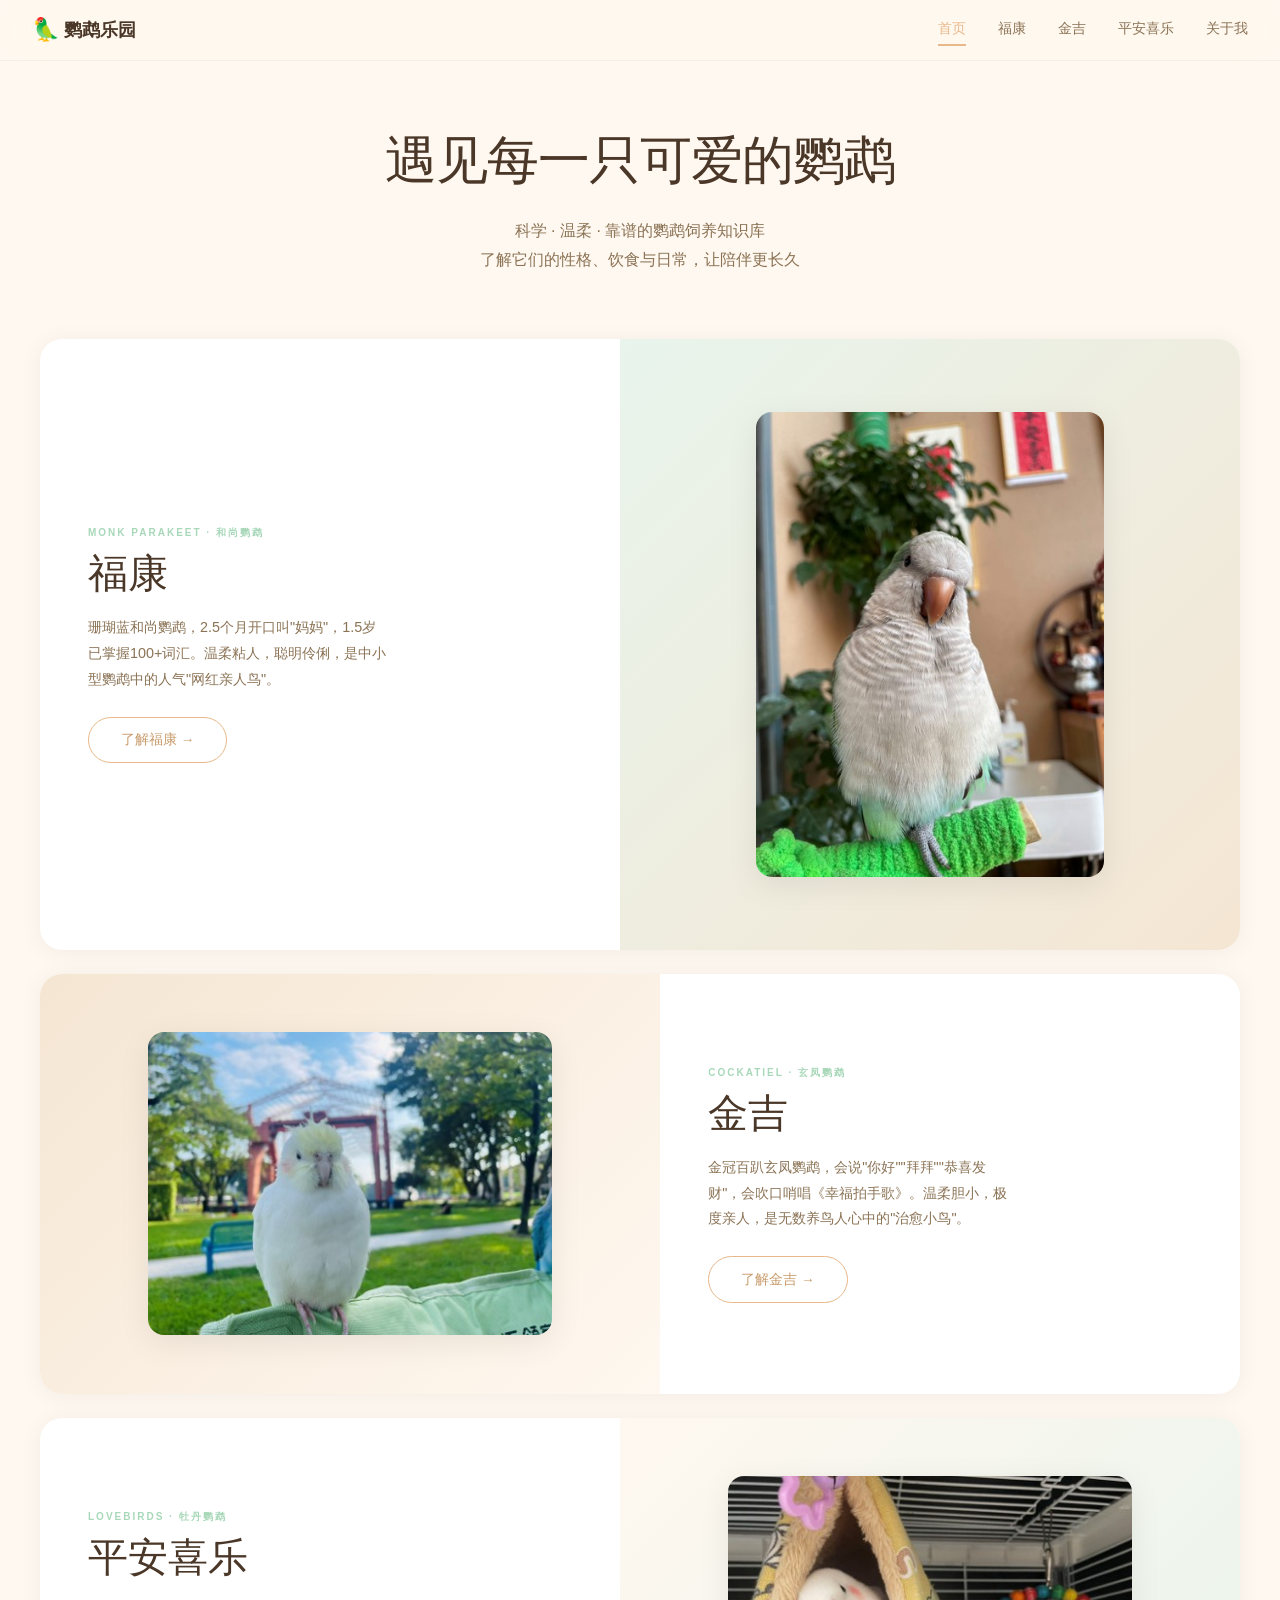
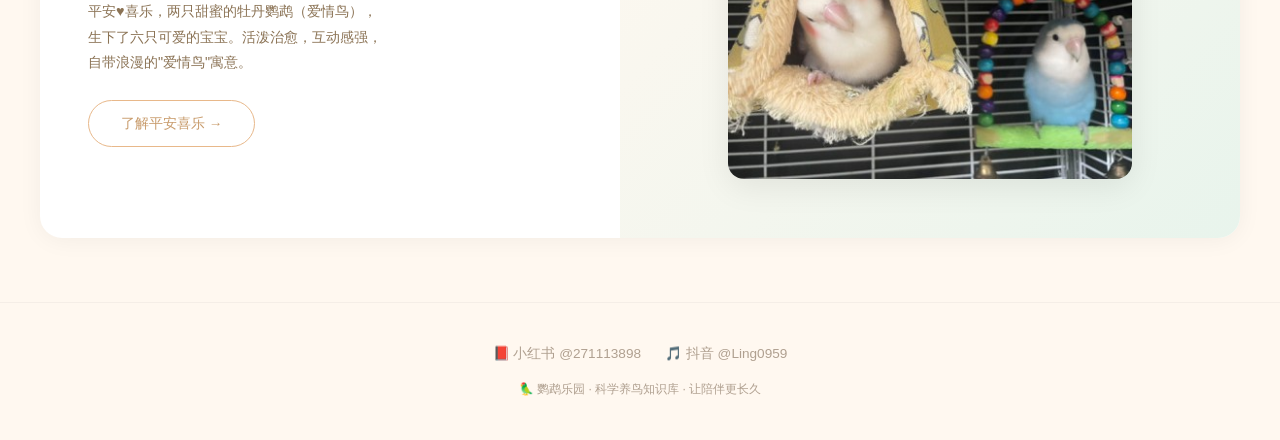
==== index.html @ 94b24479 "🦜 鹦鹉乐园 — 初始版本" ====
<!DOCTYPE html>
<html lang="zh-CN">
<head>
  <meta charset="UTF-8">
  <meta name="viewport" content="width=device-width, initial-scale=1.0">
  <title>鹦鹉乐园 — 遇见每一只可爱的鹦鹉</title>
  <meta name="description" content="鹦鹉乐园 — 科学、温柔、靠谱的鹦鹉饲养知识库。了解福康、金吉、平安喜乐的性格、饮食与日常。">
  <link rel="stylesheet" href="css/style.css">
</head>
<body>

  <!-- Navigation -->
  <nav class="nav">
    <a href="index.html" class="nav-logo">
      <span class="nav-logo-icon">🦜</span>
      <span>鹦鹉乐园</span>
    </a>
    <div class="nav-links">
      <a href="index.html" class="active">首页</a>
      <a href="fukang.html">福康</a>
      <a href="jinji.html">金吉</a>
      <a href="pinganxile.html">平安喜乐</a>
      <a href="about.html">关于我</a>
    </div>
    <button class="hamburger" aria-label="菜单">
      <span></span><span></span><span></span>
    </button>
  </nav>

  <!-- Mobile Menu -->
  <div class="mobile-menu">
    <a href="index.html" class="active">首页</a>
    <a href="fukang.html">福康</a>
    <a href="jinji.html">金吉</a>
    <a href="pinganxile.html">平安喜乐</a>
    <a href="about.html">关于我</a>
  </div>

  <!-- Hero Section -->
  <section class="hero fade-in">
    <h1>遇见每一只可爱的鹦鹉</h1>
    <p>科学 · 温柔 · 靠谱的鹦鹉饲养知识库<br>了解它们的性格、饮食与日常，让陪伴更长久</p>
  </section>

  <!-- 福康 Card -->
  <section class="parrot-card fade-in">
    <div class="parrot-card-info">
      <span class="section-label">Monk Parakeet · 和尚鹦鹉</span>
      <h2>福康</h2>
      <p>珊瑚蓝和尚鹦鹉，2.5个月开口叫"妈妈"，1.5岁已掌握100+词汇。温柔粘人，聪明伶俐，是中小型鹦鹉中的人气"网红亲人鸟"。</p>
      <a href="fukang.html" class="btn">了解福康 →</a>
    </div>
    <div class="parrot-card-image gradient-mint">
      <img src="images/fukang/福康照片2.jpg" alt="福康 — 珊瑚蓝和尚鹦鹉" loading="lazy">
    </div>
  </section>

  <!-- 金吉 Card -->
  <section class="parrot-card reverse fade-in">
    <div class="parrot-card-info">
      <span class="section-label">Cockatiel · 玄凤鹦鹉</span>
      <h2>金吉</h2>
      <p>金冠百趴玄凤鹦鹉，会说"你好""拜拜""恭喜发财"，会吹口哨唱《幸福拍手歌》。温柔胆小，极度亲人，是无数养鸟人心中的"治愈小鸟"。</p>
      <a href="jinji.html" class="btn">了解金吉 →</a>
    </div>
    <div class="parrot-card-image gradient-cream">
      <img src="images/jinji/金桔照片.jpg" alt="金吉 — 金冠百趴玄凤鹦鹉" loading="lazy">
    </div>
  </section>

  <!-- 平安喜乐 Card -->
  <section class="parrot-card fade-in">
    <div class="parrot-card-info">
      <span class="section-label">Lovebirds · 牡丹鹦鹉</span>
      <h2>平安喜乐</h2>
      <p>平安♥喜乐，两只甜蜜的牡丹鹦鹉（爱情鸟），生下了六只可爱的宝宝。活泼治愈，互动感强，自带浪漫的"爱情鸟"寓意。</p>
      <a href="pinganxile.html" class="btn">了解平安喜乐 →</a>
    </div>
    <div class="parrot-card-image gradient-warm">
      <img src="images/pinganxile/平安喜乐.jpg" alt="平安喜乐 — 牡丹鹦鹉" loading="lazy">
    </div>
  </section>

  <!-- Footer -->
  <footer class="footer fade-in">
    <div class="footer-social">
      <a href="https://www.xiaohongshu.com/user/profile/271113898" target="_blank" rel="noopener">📕 小红书 @271113898</a>
      <a href="https://www.douyin.com/user/Ling0959" target="_blank" rel="noopener">🎵 抖音 @Ling0959</a>
    </div>
    <div class="footer-copy">
      🦜 鹦鹉乐园 · 科学养鸟知识库 · 让陪伴更长久
    </div>
  </footer>

  <!-- Back to Top -->
  <button class="back-to-top" aria-label="返回顶部">↑</button>

  <script src="js/main.js"></script>
</body>
</html>
---- css/style.css ----
/* ============================================
   鹦鹉乐园 — Parrot Paradise
   Modern Minimal Warm Design System
   ============================================ */

/* --- CSS Custom Properties --- */
:root {
  /* Warm Color Palette */
  --cream-white: #FFF8F0;
  --cream: #F5E6D3;
  --warm-apricot: #E8B88A;
  --mint-green: #A8D8B9;
  --wood-brown: #8B7355;
  --deep-brown: #4A3728;

  /* Functional Colors */
  --text-primary: #4A3728;
  --text-secondary: #8B7355;
  --text-muted: #B0A090;
  --bg-primary: #FFF8F0;
  --bg-card: #FFFFFF;
  --border-subtle: rgba(0, 0, 0, 0.04);
  --border-medium: rgba(0, 0, 0, 0.08);
  --shadow-card: 0 2px 24px rgba(0, 0, 0, 0.05);
  --shadow-hover: 0 8px 40px rgba(0, 0, 0, 0.08);

  /* Typography */
  --font-display: 'Georgia', 'Noto Serif SC', serif;
  --font-body: -apple-system, BlinkMacSystemFont, 'Segoe UI', 'PingFang SC', 'Microsoft YaHei', sans-serif;
  --font-mono: 'SF Mono', 'Cascadia Code', monospace;

  /* Spacing */
  --space-xs: 4px;
  --space-sm: 8px;
  --space-md: 16px;
  --space-lg: 24px;
  --space-xl: 32px;
  --space-2xl: 48px;
  --space-3xl: 64px;

  /* Border Radius */
  --radius-sm: 8px;
  --radius-md: 16px;
  --radius-lg: 22px;
  --radius-xl: 28px;
  --radius-full: 9999px;

  /* Transitions */
  --ease-out-expo: cubic-bezier(0.19, 1, 0.22, 1);
  --ease-out-quint: cubic-bezier(0.22, 1, 0.36, 1);
  --duration-fast: 0.2s;
  --duration-normal: 0.4s;
  --duration-slow: 0.6s;

  /* Z-index layers */
  --z-nav: 100;
  --z-overlay: 200;
  --z-modal: 300;
}

/* --- Reset & Base --- */
*, *::before, *::after {
  box-sizing: border-box;
  margin: 0;
  padding: 0;
}

html {
  scroll-behavior: smooth;
  -webkit-font-smoothing: antialiased;
  -moz-osx-font-smoothing: grayscale;
}

body {
  font-family: var(--font-body);
  font-size: 16px;
  line-height: 1.6;
  color: var(--text-primary);
  background-color: var(--bg-primary);
  overflow-x: hidden;
}

img {
  display: block;
  max-width: 100%;
  height: auto;
}

a {
  color: inherit;
  text-decoration: none;
  transition: color var(--duration-fast) var(--ease-out-expo);
}

ul {
  list-style: none;
}

/* --- Typography --- */
h1, h2, h3, h4 {
  font-family: var(--font-display);
  font-weight: 400;
  line-height: 1.25;
  color: var(--text-primary);
}

h1 { font-size: clamp(2rem, 5vw, 3.25rem); letter-spacing: -0.02em; }
h2 { font-size: clamp(1.5rem, 3.5vw, 2.5rem); }
h3 { font-size: clamp(1.15rem, 2vw, 1.5rem); }
h4 { font-size: 1.1rem; }

p {
  color: var(--text-secondary);
  line-height: 1.8;
}

.section-label {
  font-size: 0.625rem;
  text-transform: uppercase;
  letter-spacing: 0.2em;
  color: var(--mint-green);
  font-weight: 700;
  font-family: var(--font-body);
}

/* --- Navigation --- */
.nav {
  position: fixed;
  top: 0;
  left: 0;
  right: 0;
  z-index: var(--z-nav);
  padding: 0.75rem var(--space-xl);
  background: rgba(255, 248, 240, 0.75);
  backdrop-filter: blur(20px) saturate(180%);
  -webkit-backdrop-filter: blur(20px) saturate(180%);
  border-bottom: 1px solid var(--border-subtle);
  display: flex;
  align-items: center;
  justify-content: space-between;
  transition: background var(--duration-normal) var(--ease-out-expo);
}

.nav.scrolled {
  background: rgba(255, 248, 240, 0.92);
  box-shadow: 0 1px 16px rgba(0, 0, 0, 0.04);
}

.nav-logo {
  font-family: var(--font-display);
  font-weight: 700;
  font-size: 1.1rem;
  color: var(--deep-brown);
  display: flex;
  align-items: center;
  gap: var(--space-xs);
}

.nav-logo-icon {
  font-size: 1.4rem;
}

.nav-links {
  display: flex;
  gap: var(--space-xl);
  align-items: center;
}

.nav-links a {
  font-size: 0.85rem;
  color: var(--text-secondary);
  padding: var(--space-xs) 0;
  border-bottom: 2px solid transparent;
  transition: all var(--duration-fast) var(--ease-out-expo);
}

.nav-links a:hover,
.nav-links a.active {
  color: var(--warm-apricot);
  border-bottom-color: var(--warm-apricot);
}

/* Hamburger Menu Button */
.hamburger {
  display: none;
  flex-direction: column;
  gap: 5px;
  cursor: pointer;
  padding: var(--space-sm);
  background: none;
  border: none;
  z-index: calc(var(--z-nav) + 1);
}

.hamburger span {
  display: block;
  width: 24px;
  height: 2px;
  background: var(--deep-brown);
  border-radius: 1px;
  transition: all var(--duration-fast) var(--ease-out-expo);
}

.hamburger.active span:nth-child(1) {
  transform: rotate(45deg) translate(5px, 5px);
}

.hamburger.active span:nth-child(2) {
  opacity: 0;
}

.hamburger.active span:nth-child(3) {
  transform: rotate(-45deg) translate(5px, -5px);
}

/* Mobile Menu */
.mobile-menu {
  display: none;
  position: fixed;
  top: 0;
  left: 0;
  right: 0;
  bottom: 0;
  background: rgba(255, 248, 240, 0.97);
  backdrop-filter: blur(20px);
  -webkit-backdrop-filter: blur(20px);
  z-index: var(--z-overlay);
  flex-direction: column;
  align-items: center;
  justify-content: center;
  gap: var(--space-xl);
  opacity: 0;
  pointer-events: none;
  transition: opacity var(--duration-normal) var(--ease-out-expo);
}

.mobile-menu.active {
  opacity: 1;
  pointer-events: auto;
}

.mobile-menu a {
  font-size: 1.5rem;
  font-family: var(--font-display);
  color: var(--deep-brown);
  transition: color var(--duration-fast) var(--ease-out-expo);
}

.mobile-menu a:hover,
.mobile-menu a.active {
  color: var(--warm-apricot);
}

/* --- Hero Section --- */
.hero {
  padding: 8rem var(--space-xl) 4rem;
  text-align: center;
  max-width: 640px;
  margin: 0 auto;
}

.hero p {
  font-size: 1rem;
  color: var(--text-secondary);
  margin-top: var(--space-lg);
}

/* --- Parrot Card --- */
.parrot-card {
  margin: 0 auto var(--space-lg);
  max-width: 1200px;
  border-radius: var(--radius-lg);
  overflow: hidden;
  background: var(--bg-card);
  box-shadow: var(--shadow-card);
  display: flex;
  align-items: stretch;
  min-height: 420px;
  transition: box-shadow var(--duration-normal) var(--ease-out-expo),
              transform var(--duration-normal) var(--ease-out-expo);
}

.parrot-card:hover {
  box-shadow: var(--shadow-hover);
  transform: translateY(-2px);
}

.parrot-card.reverse {
  flex-direction: row-reverse;
}

.parrot-card-info {
  flex: 1;
  padding: 3.5rem 3rem;
  display: flex;
  flex-direction: column;
  justify-content: center;
}

.parrot-card-info h2 {
  margin: var(--space-sm) 0 var(--space-md);
}

.parrot-card-info p {
  font-size: 0.9rem;
  max-width: 300px;
}

.parrot-card-image {
  flex: 1.15;
  display: flex;
  align-items: center;
  justify-content: center;
  overflow: hidden;
  padding: var(--space-xl);
}

.parrot-card-image img {
  max-width: 85%;
  max-height: 85%;
  object-fit: contain;
  border-radius: var(--radius-md);
  box-shadow: 0 8px 32px rgba(0, 0, 0, 0.08);
  transition: transform var(--duration-slow) var(--ease-out-expo);
}

.parrot-card:hover .parrot-card-image img {
  transform: scale(1.03);
}

/* Gradients for card image areas */
.gradient-mint { background: linear-gradient(135deg, #E8F4EC 0%, #F5E6D3 100%); }
.gradient-cream { background: linear-gradient(135deg, #F5E6D3 0%, #FFF8F0 100%); }
.gradient-warm { background: linear-gradient(135deg, #FFF8F0 0%, #E8F4EC 100%); }

/* --- Buttons --- */
.btn {
  display: inline-block;
  padding: 0.7rem 2rem;
  border-radius: var(--radius-full);
  border: 1.5px solid var(--warm-apricot);
  color: #C89B6B;
  font-size: 0.85rem;
  font-weight: 500;
  cursor: pointer;
  transition: all var(--duration-fast) var(--ease-out-expo);
  background: transparent;
  font-family: var(--font-body);
  margin-top: var(--space-lg);
  align-self: flex-start;
}

.btn:hover {
  background: var(--warm-apricot);
  color: #fff;
  transform: translateY(-1px);
  box-shadow: 0 4px 16px rgba(232, 184, 138, 0.3);
}

.btn-primary {
  background: var(--warm-apricot);
  color: #fff;
  border-color: var(--warm-apricot);
}

/* --- Footer --- */
.footer {
  padding: 2.5rem var(--space-xl);
  text-align: center;
  border-top: 1px solid var(--border-subtle);
  margin-top: var(--space-3xl);
}

.footer-social {
  display: flex;
  justify-content: center;
  gap: var(--space-lg);
  margin-bottom: var(--space-md);
}

.footer-social a {
  color: var(--text-muted);
  font-size: 0.85rem;
  transition: color var(--duration-fast) var(--ease-out-expo);
}

.footer-social a:hover {
  color: var(--warm-apricot);
}

.footer-copy {
  font-size: 0.75rem;
  color: var(--text-muted);
}

/* --- Page Header (for detail pages) --- */
.page-header {
  padding: 6rem var(--space-xl) 2rem;
  text-align: center;
}

.page-header .section-label {
  display: inline-block;
  margin-bottom: var(--space-sm);
}

.back-link {
  display: inline-flex;
  align-items: center;
  gap: var(--space-xs);
  font-size: 0.85rem;
  color: var(--text-muted);
  margin-bottom: var(--space-lg);
  transition: color var(--duration-fast) var(--ease-out-expo);
}

.back-link:hover {
  color: var(--warm-apricot);
}

/* --- Content Sections (detail pages) --- */
.content-section {
  max-width: 900px;
  margin: 0 auto;
  padding: var(--space-xl) var(--space-xl);
}

.content-section h3 {
  margin-bottom: var(--space-md);
  padding-bottom: var(--space-sm);
  border-bottom: 2px solid var(--cream);
  display: flex;
  align-items: center;
  gap: var(--space-sm);
}

.section-icon {
  font-size: 1.3rem;
}

.info-grid {
  display: grid;
  grid-template-columns: repeat(auto-fit, minmax(200px, 1fr));
  gap: var(--space-md);
  margin-top: var(--space-md);
}

.info-item {
  background: var(--bg-card);
  padding: var(--space-lg);
  border-radius: var(--radius-md);
  box-shadow: var(--shadow-card);
}

.info-item .label {
  font-size: 0.7rem;
  text-transform: uppercase;
  letter-spacing: 0.1em;
  color: var(--text-muted);
  margin-bottom: var(--space-xs);
}

.info-item .value {
  font-size: 1.1rem;
  font-weight: 500;
  color: var(--text-primary);
}

/* --- Photo Gallery --- */
.gallery {
  display: grid;
  grid-template-columns: repeat(auto-fill, minmax(250px, 1fr));
  gap: var(--space-md);
  margin-top: var(--space-md);
}

.gallery-item {
  border-radius: var(--radius-md);
  overflow: hidden;
  cursor: pointer;
  aspect-ratio: 4/3;
  position: relative;
  background: var(--cream);
}

.gallery-item img {
  width: 100%;
  height: 100%;
  object-fit: cover;
  transition: transform var(--duration-slow) var(--ease-out-expo);
}

.gallery-item:hover img {
  transform: scale(1.05);
}

.gallery-item::after {
  content: '🔍';
  position: absolute;
  top: 50%;
  left: 50%;
  transform: translate(-50%, -50%) scale(0);
  font-size: 1.5rem;
  opacity: 0;
  transition: all var(--duration-fast) var(--ease-out-expo);
  pointer-events: none;
}

.gallery-item:hover::after {
  transform: translate(-50%, -50%) scale(1);
  opacity: 1;
}

/* --- Video Cards --- */
.video-card {
  background: var(--bg-card);
  border-radius: var(--radius-md);
  overflow: hidden;
  box-shadow: var(--shadow-card);
  cursor: pointer;
  transition: all var(--duration-normal) var(--ease-out-expo);
}

.video-card:hover {
  box-shadow: var(--shadow-hover);
  transform: translateY(-2px);
}

.video-thumb {
  background: linear-gradient(135deg, var(--cream), var(--cream-white));
  height: 200px;
  display: flex;
  align-items: center;
  justify-content: center;
  font-size: 3rem;
  position: relative;
}

.video-thumb::after {
  content: '';
  position: absolute;
  width: 64px;
  height: 64px;
  border-radius: 50%;
  background: rgba(255, 255, 255, 0.9);
  box-shadow: 0 4px 16px rgba(0, 0, 0, 0.1);
}

.video-thumb .play-icon {
  position: relative;
  z-index: 1;
  font-size: 1.5rem;
  margin-left: 4px;
}

.video-card .video-label {
  padding: var(--space-md);
  font-size: 0.9rem;
  color: var(--text-primary);
  font-weight: 500;
}

/* --- Lightbox --- */
.lightbox {
  display: none;
  position: fixed;
  top: 0;
  left: 0;
  right: 0;
  bottom: 0;
  background: rgba(0, 0, 0, 0.92);
  z-index: var(--z-modal);
  align-items: center;
  justify-content: center;
  cursor: pointer;
}

.lightbox.active {
  display: flex;
}

.lightbox img {
  max-width: 90vw;
  max-height: 85vh;
  object-fit: contain;
  border-radius: var(--radius-sm);
  animation: lightboxIn var(--duration-normal) var(--ease-out-expo);
}

.lightbox-close {
  position: absolute;
  top: var(--space-lg);
  right: var(--space-lg);
  color: #fff;
  font-size: 2rem;
  cursor: pointer;
  width: 48px;
  height: 48px;
  display: flex;
  align-items: center;
  justify-content: center;
  border-radius: 50%;
  background: rgba(255, 255, 255, 0.1);
  transition: background var(--duration-fast) var(--ease-out-expo);
}

.lightbox-close:hover {
  background: rgba(255, 255, 255, 0.2);
}

@keyframes lightboxIn {
  from { opacity: 0; transform: scale(0.92); }
  to { opacity: 1; transform: scale(1); }
}

/* --- Video Modal --- */
.video-modal {
  display: none;
  position: fixed;
  top: 0;
  left: 0;
  right: 0;
  bottom: 0;
  background: rgba(0, 0, 0, 0.85);
  z-index: var(--z-modal);
  align-items: center;
  justify-content: center;
}

.video-modal.active {
  display: flex;
}

.video-modal-content {
  position: relative;
  width: 90vw;
  max-width: 900px;
  animation: lightboxIn var(--duration-normal) var(--ease-out-expo);
}

.video-modal-content video {
  width: 100%;
  border-radius: var(--radius-md);
  background: #000;
}

.video-modal-close {
  position: absolute;
  top: -48px;
  right: 0;
  color: #fff;
  font-size: 2rem;
  cursor: pointer;
  width: 40px;
  height: 40px;
  display: flex;
  align-items: center;
  justify-content: center;
  border-radius: 50%;
  background: none;
  border: none;
  transition: opacity var(--duration-fast) var(--ease-out-expo);
}

.video-modal-close:hover {
  opacity: 0.7;
}

/* --- Back to Top --- */
.back-to-top {
  position: fixed;
  bottom: var(--space-xl);
  right: var(--space-xl);
  width: 48px;
  height: 48px;
  border-radius: 50%;
  background: var(--bg-card);
  box-shadow: var(--shadow-card);
  border: 1px solid var(--border-medium);
  cursor: pointer;
  display: flex;
  align-items: center;
  justify-content: center;
  font-size: 1.25rem;
  color: var(--text-secondary);
  opacity: 0;
  transform: translateY(16px);
  pointer-events: none;
  transition: all var(--duration-normal) var(--ease-out-expo);
  z-index: var(--z-overlay);
}

.back-to-top.visible {
  opacity: 1;
  transform: translateY(0);
  pointer-events: auto;
}

.back-to-top:hover {
  box-shadow: var(--shadow-hover);
  transform: translateY(-2px);
}

/* --- Scroll Animation --- */
.fade-in {
  opacity: 0;
  transform: translateY(30px);
  transition: opacity var(--duration-slow) var(--ease-out-quint),
              transform var(--duration-slow) var(--ease-out-quint);
}

.fade-in.visible {
  opacity: 1;
  transform: translateY(0);
}

/* Stagger children */
.stagger-children > * {
  opacity: 0;
  transform: translateY(20px);
  transition: opacity 0.5s var(--ease-out-quint),
              transform 0.5s var(--ease-out-quint);
}

.stagger-children.visible > *:nth-child(1) { transition-delay: 0s; opacity: 1; transform: translateY(0); }
.stagger-children.visible > *:nth-child(2) { transition-delay: 0.1s; opacity: 1; transform: translateY(0); }
.stagger-children.visible > *:nth-child(3) { transition-delay: 0.2s; opacity: 1; transform: translateY(0); }
.stagger-children.visible > *:nth-child(4) { transition-delay: 0.3s; opacity: 1; transform: translateY(0); }
.stagger-children.visible > *:nth-child(5) { transition-delay: 0.4s; opacity: 1; transform: translateY(0); }
.stagger-children.visible > *:nth-child(6) { transition-delay: 0.5s; opacity: 1; transform: translateY(0); }

/* --- Care Tips Cards --- */
.care-tips {
  display: grid;
  grid-template-columns: repeat(auto-fit, minmax(250px, 1fr));
  gap: var(--space-md);
  margin-top: var(--space-md);
}

.tip-card {
  background: var(--bg-card);
  padding: var(--space-xl);
  border-radius: var(--radius-md);
  box-shadow: var(--shadow-card);
  border-left: 3px solid var(--mint-green);
  transition: all var(--duration-normal) var(--ease-out-expo);
}

.tip-card:hover {
  box-shadow: var(--shadow-hover);
  transform: translateY(-2px);
}

.tip-card .tip-icon {
  font-size: 2rem;
  margin-bottom: var(--space-md);
}

.tip-card h4 {
  margin-bottom: var(--space-sm);
}

.tip-card p {
  font-size: 0.9rem;
}

/* --- About Page --- */
.about-section {
  max-width: 700px;
  margin: 0 auto;
  padding: var(--space-xl);
}

.social-cards {
  display: grid;
  grid-template-columns: repeat(auto-fit, minmax(250px, 1fr));
  gap: var(--space-md);
  margin-top: var(--space-lg);
}

.social-card {
  background: var(--bg-card);
  padding: var(--space-xl);
  border-radius: var(--radius-lg);
  text-align: center;
  box-shadow: var(--shadow-card);
  transition: all var(--duration-normal) var(--ease-out-expo);
}

.social-card:hover {
  box-shadow: var(--shadow-hover);
  transform: translateY(-2px);
}

.social-card .social-icon {
  font-size: 3rem;
  margin-bottom: var(--space-md);
}

.social-card h3 {
  margin-bottom: var(--space-sm);
}

.social-card .social-id {
  font-size: 1.1rem;
  color: var(--warm-apricot);
  font-weight: 600;
}

/* --- Family Section for 平安喜乐 --- */
.family-tree {
  display: flex;
  flex-wrap: wrap;
  gap: var(--space-lg);
  justify-content: center;
  align-items: center;
  margin-top: var(--space-lg);
}

.family-member {
  text-align: center;
  background: var(--bg-card);
  padding: var(--space-lg);
  border-radius: var(--radius-md);
  box-shadow: var(--shadow-card);
}

.family-member .member-icon {
  font-size: 3rem;
  margin-bottom: var(--space-sm);
}

.family-member .member-name {
  font-weight: 600;
  color: var(--text-primary);
}

.family-member .member-role {
  font-size: 0.8rem;
  color: var(--text-muted);
}

.family-heart {
  font-size: 2rem;
  color: var(--warm-apricot);
}

/* --- Highlight Box --- */
.highlight-box {
  background: linear-gradient(135deg, var(--cream), var(--cream-white));
  border-radius: var(--radius-md);
  padding: var(--space-xl);
  margin-top: var(--space-md);
}

.highlight-box h4 {
  color: var(--warm-apricot);
  margin-bottom: var(--space-sm);
}

/* --- Responsive: Tablet (≤768px) --- */
@media (max-width: 768px) {
  .nav {
    padding: 0.65rem var(--space-lg);
  }

  .nav-links {
    display: none;
  }

  .hamburger {
    display: flex;
  }

  .mobile-menu {
    display: flex;
  }

  .hero {
    padding: 6rem var(--space-lg) 3rem;
  }

  .parrot-card {
    flex-direction: column !important;
    min-height: auto;
    margin: 0 var(--space-md) var(--space-lg);
    border-radius: var(--radius-md);
  }

  .parrot-card-image {
    min-height: 280px;
    padding: var(--space-lg);
  }

  .parrot-card-image img {
    max-width: 70%;
    max-height: 70%;
  }

  .parrot-card-info {
    padding: var(--space-xl) var(--space-lg);
  }

  .parrot-card-info h2 {
    font-size: 1.75rem;
  }

  .gallery {
    grid-template-columns: repeat(2, 1fr);
    gap: var(--space-sm);
  }

  .content-section {
    padding: var(--space-xl) var(--space-lg);
  }

  .info-grid {
    grid-template-columns: 1fr 1fr;
  }

  .care-tips {
    grid-template-columns: 1fr;
  }

  .back-to-top {
    bottom: var(--space-lg);
    right: var(--space-lg);
    width: 42px;
    height: 42px;
  }
}

/* --- Responsive: Mobile (≤480px) --- */
@media (max-width: 480px) {
  :root {
    --space-xl: 20px;
    --space-lg: 16px;
    --space-2xl: 32px;
    --space-3xl: 48px;
  }

  .nav {
    padding: 0.55rem var(--space-md);
  }

  .nav-logo {
    font-size: 0.95rem;
  }

  .hero {
    padding: 5rem var(--space-md) 2.5rem;
  }

  .hero h1 {
    font-size: 1.75rem;
  }

  .hero p {
    font-size: 0.9rem;
  }

  .parrot-card {
    margin: 0 var(--space-sm) var(--space-md);
    border-radius: var(--radius-md);
  }

  .parrot-card-image {
    min-height: 240px;
    padding: var(--space-md);
  }

  .parrot-card-image img {
    max-width: 75%;
    max-height: 75%;
  }

  .parrot-card-info {
    padding: var(--space-lg) var(--space-md);
  }

  .parrot-card-info h2 {
    font-size: 1.5rem;
  }

  .parrot-card-info p {
    font-size: 0.8rem;
  }

  .btn {
    padding: 0.6rem 1.5rem;
    font-size: 0.8rem;
  }

  .gallery {
    grid-template-columns: 1fr 1fr;
    gap: var(--space-sm);
  }

  .gallery-item {
    aspect-ratio: 1/1;
  }

  .info-grid {
    grid-template-columns: 1fr 1fr;
  }

  .video-modal-content {
    width: 95vw;
  }

  .footer {
    padding: 1.5rem var(--space-md);
  }

  .footer-social {
    flex-direction: column;
    gap: var(--space-sm);
  }

  .social-cards {
    grid-template-columns: 1fr;
  }

  .content-section {
    padding: var(--space-lg) var(--space-md);
  }
}
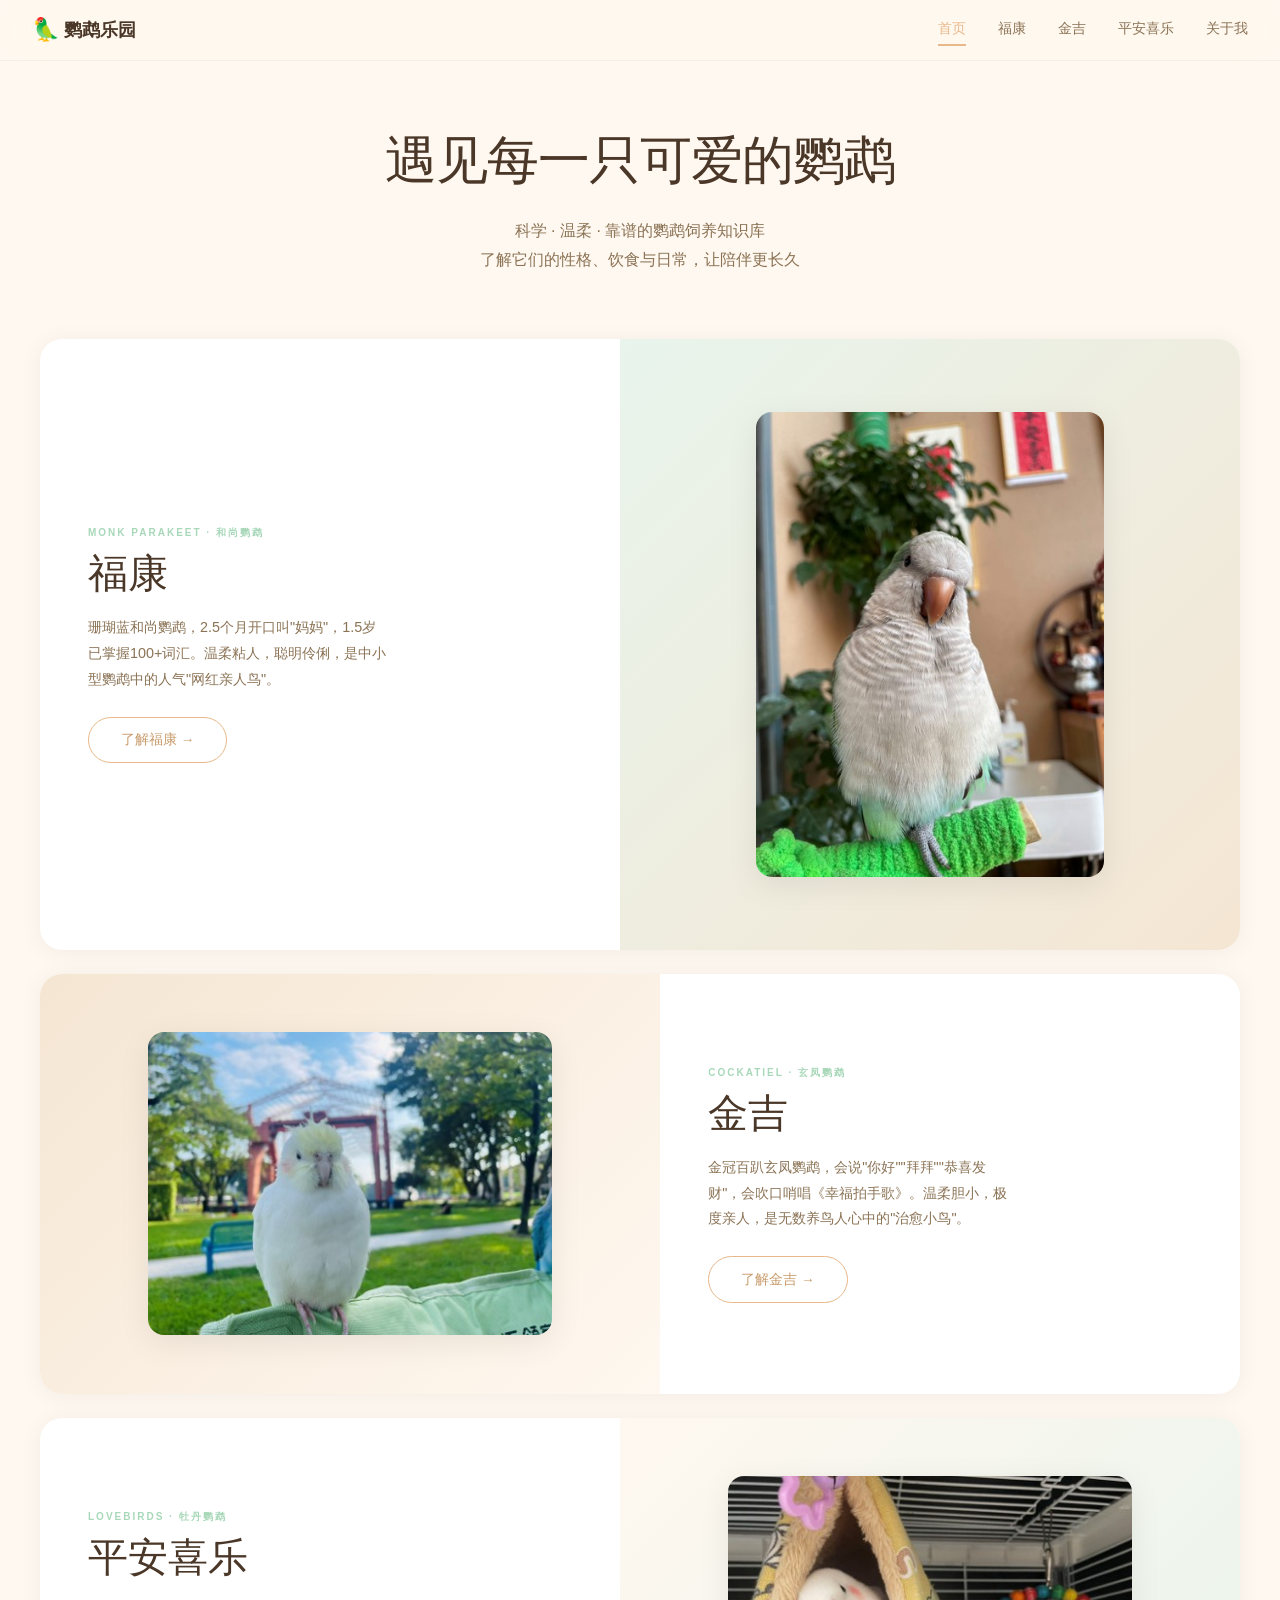
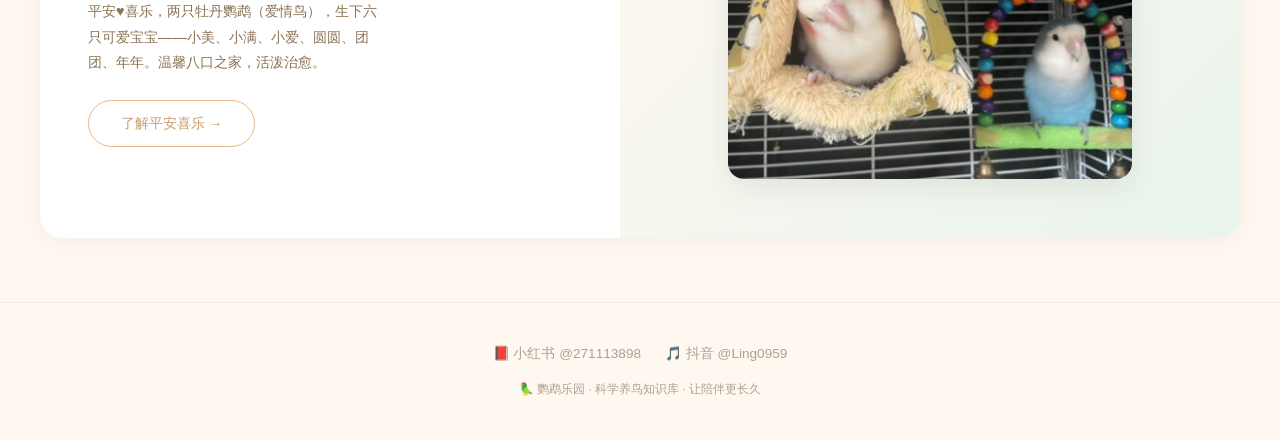
==== commit ad55395a: "更新平安喜乐一家子内容 + 全部视频改为B站嵌入 + Netlify部署" ====
--- a/index.html
+++ b/index.html
@@ -73,11 +73,11 @@
     <div class="parrot-card-info">
       <span class="section-label">Lovebirds · 牡丹鹦鹉</span>
       <h2>平安喜乐</h2>
-      <p>平安♥喜乐，两只甜蜜的牡丹鹦鹉（爱情鸟），生下了六只可爱的宝宝。活泼治愈，互动感强，自带浪漫的"爱情鸟"寓意。</p>
+      <p>平安♥喜乐，两只牡丹鹦鹉（爱情鸟），生下六只可爱宝宝——小美、小满、小爱、圆圆、团团、年年。温馨八口之家，活泼治愈。</p>
       <a href="pinganxile.html" class="btn">了解平安喜乐 →</a>
     </div>
     <div class="parrot-card-image gradient-warm">
-      <img src="images/pinganxile/平安喜乐.jpg" alt="平安喜乐 — 牡丹鹦鹉" loading="lazy">
+      <img src="images/pinganxile/平安喜乐的合照.jpg" alt="平安喜乐 — 牡丹鹦鹉一家" loading="lazy">
     </div>
   </section>
 
--- a/css/style.css
+++ b/css/style.css
@@ -644,6 +644,23 @@
   background: #000;
 }
 
+/* --- Bilibili Embed --- */
+.bilibili-container {
+  position: relative;
+  width: 100%;
+  padding-top: 56.25%; /* 16:9 aspect ratio */
+}
+
+.bilibili-container iframe {
+  position: absolute;
+  top: 0;
+  left: 0;
+  width: 100%;
+  height: 100%;
+  border-radius: var(--radius-md);
+  border: none;
+}
+
 .video-modal-close {
   position: absolute;
   top: -48px;
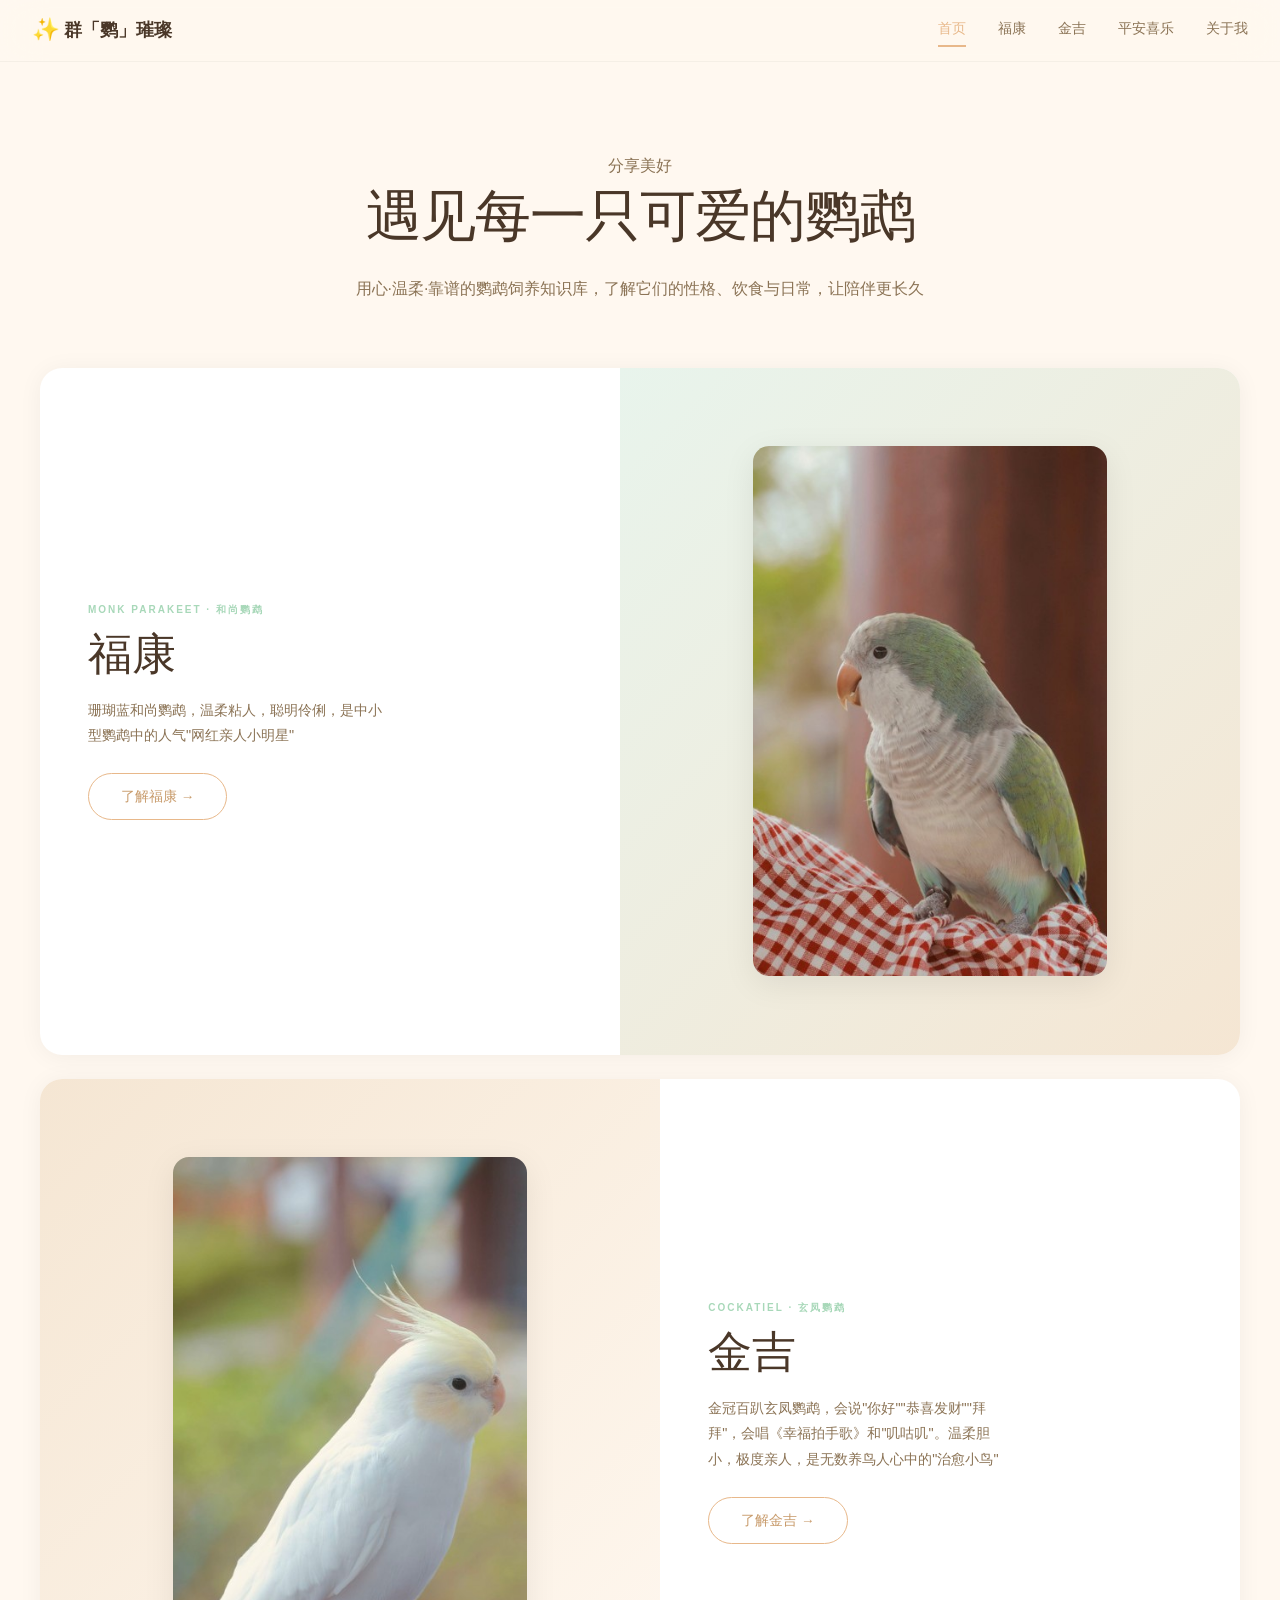
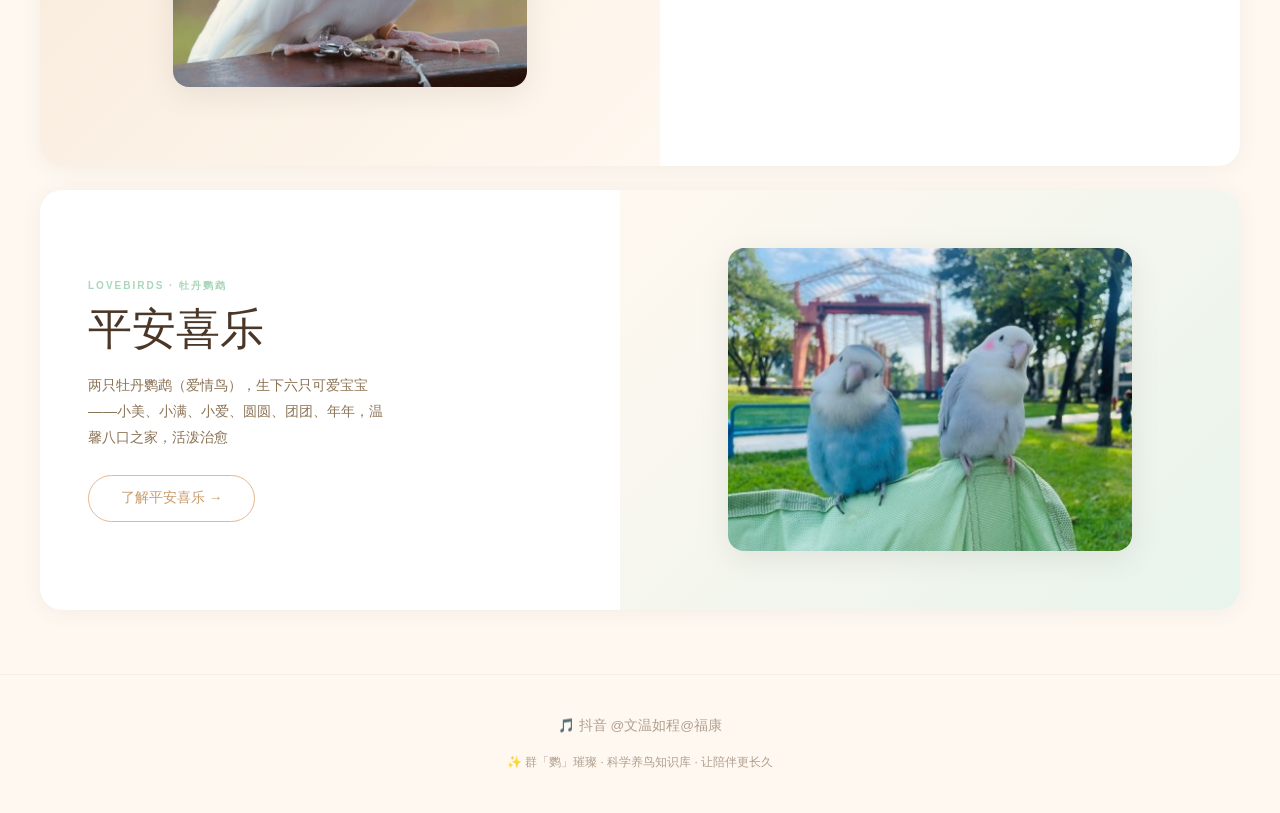
==== commit 6ba71177: "网站完全重构：群「鹦」璀璨 — 全新内容+新图片+B站视频+Netlify部署" ====
--- a/index.html
+++ b/index.html
@@ -3,8 +3,8 @@
 <head>
   <meta charset="UTF-8">
   <meta name="viewport" content="width=device-width, initial-scale=1.0">
-  <title>鹦鹉乐园 — 遇见每一只可爱的鹦鹉</title>
-  <meta name="description" content="鹦鹉乐园 — 科学、温柔、靠谱的鹦鹉饲养知识库。了解福康、金吉、平安喜乐的性格、饮食与日常。">
+  <title>群「鹦」璀璨 — 遇见每一只可爱的鹦鹉</title>
+  <meta name="description" content="群「鹦」璀璨 — 用心、温柔、靠谱的鹦鹉饲养知识库。了解福康、金吉、平安喜乐的性格、饮食与日常，让陪伴更长久。">
   <link rel="stylesheet" href="css/style.css">
 </head>
 <body>
@@ -12,8 +12,8 @@
   <!-- Navigation -->
   <nav class="nav">
     <a href="index.html" class="nav-logo">
-      <span class="nav-logo-icon">🦜</span>
-      <span>鹦鹉乐园</span>
+      <span class="nav-logo-icon">✨</span>
+      <span>群「鹦」璀璨</span>
     </a>
     <div class="nav-links">
       <a href="index.html" class="active">首页</a>
@@ -38,8 +38,9 @@
 
   <!-- Hero Section -->
   <section class="hero fade-in">
+    <p class="hero-subtitle">分享美好</p>
     <h1>遇见每一只可爱的鹦鹉</h1>
-    <p>科学 · 温柔 · 靠谱的鹦鹉饲养知识库<br>了解它们的性格、饮食与日常，让陪伴更长久</p>
+    <p>用心·温柔·靠谱的鹦鹉饲养知识库，了解它们的性格、饮食与日常，让陪伴更长久</p>
   </section>
 
   <!-- 福康 Card -->
@@ -47,11 +48,11 @@
     <div class="parrot-card-info">
       <span class="section-label">Monk Parakeet · 和尚鹦鹉</span>
       <h2>福康</h2>
-      <p>珊瑚蓝和尚鹦鹉，2.5个月开口叫"妈妈"，1.5岁已掌握100+词汇。温柔粘人，聪明伶俐，是中小型鹦鹉中的人气"网红亲人鸟"。</p>
+      <p>珊瑚蓝和尚鹦鹉，温柔粘人，聪明伶俐，是中小型鹦鹉中的人气"网红亲人小明星"</p>
       <a href="fukang.html" class="btn">了解福康 →</a>
     </div>
     <div class="parrot-card-image gradient-mint">
-      <img src="images/fukang/福康照片2.jpg" alt="福康 — 珊瑚蓝和尚鹦鹉" loading="lazy">
+      <img src="images/fukang/福康照片1.jpg" alt="福康 — 珊瑚蓝和尚鹦鹉" loading="lazy">
     </div>
   </section>
 
@@ -60,11 +61,11 @@
     <div class="parrot-card-info">
       <span class="section-label">Cockatiel · 玄凤鹦鹉</span>
       <h2>金吉</h2>
-      <p>金冠百趴玄凤鹦鹉，会说"你好""拜拜""恭喜发财"，会吹口哨唱《幸福拍手歌》。温柔胆小，极度亲人，是无数养鸟人心中的"治愈小鸟"。</p>
+      <p>金冠百趴玄凤鹦鹉，会说"你好""恭喜发财""拜拜"，会唱《幸福拍手歌》和"叽咕叽"。温柔胆小，极度亲人，是无数养鸟人心中的"治愈小鸟"</p>
       <a href="jinji.html" class="btn">了解金吉 →</a>
     </div>
     <div class="parrot-card-image gradient-cream">
-      <img src="images/jinji/金桔照片.jpg" alt="金吉 — 金冠百趴玄凤鹦鹉" loading="lazy">
+      <img src="images/jinji/金吉图片1.jpg" alt="金吉 — 金冠百趴玄凤鹦鹉" loading="lazy">
     </div>
   </section>
 
@@ -73,22 +74,21 @@
     <div class="parrot-card-info">
       <span class="section-label">Lovebirds · 牡丹鹦鹉</span>
       <h2>平安喜乐</h2>
-      <p>平安♥喜乐，两只牡丹鹦鹉（爱情鸟），生下六只可爱宝宝——小美、小满、小爱、圆圆、团团、年年。温馨八口之家，活泼治愈。</p>
+      <p>两只牡丹鹦鹉（爱情鸟），生下六只可爱宝宝——小美、小满、小爱、圆圆、团团、年年，温馨八口之家，活泼治愈</p>
       <a href="pinganxile.html" class="btn">了解平安喜乐 →</a>
     </div>
     <div class="parrot-card-image gradient-warm">
-      <img src="images/pinganxile/平安喜乐的合照.jpg" alt="平安喜乐 — 牡丹鹦鹉一家" loading="lazy">
+      <img src="images/pinganxile/平安喜乐合照.jpg" alt="平安喜乐 — 牡丹鹦鹉一家" loading="lazy">
     </div>
   </section>
 
   <!-- Footer -->
   <footer class="footer fade-in">
     <div class="footer-social">
-      <a href="https://www.xiaohongshu.com/user/profile/271113898" target="_blank" rel="noopener">📕 小红书 @271113898</a>
-      <a href="https://www.douyin.com/user/Ling0959" target="_blank" rel="noopener">🎵 抖音 @Ling0959</a>
+      <a href="https://www.douyin.com/user/MS4wLjABAAAAV8rXyBWf4rUyD3MKCl1wyQmlUfeX_6ObO_BlxV5pvEc" target="_blank" rel="noopener">🎵 抖音 @文温如程@福康</a>
     </div>
     <div class="footer-copy">
-      🦜 鹦鹉乐园 · 科学养鸟知识库 · 让陪伴更长久
+      ✨ 群「鹦」璀璨 · 科学养鸟知识库 · 让陪伴更长久
     </div>
   </footer>
 
--- a/css/style.css
+++ b/css/style.css
@@ -73,8 +73,8 @@
 
 body {
   font-family: var(--font-body);
-  font-size: 16px;
-  line-height: 1.6;
+  font-size: 17px;
+  line-height: 1.65;
   color: var(--text-primary);
   background-color: var(--bg-primary);
   overflow-x: hidden;
@@ -104,10 +104,10 @@
   color: var(--text-primary);
 }
 
-h1 { font-size: clamp(2rem, 5vw, 3.25rem); letter-spacing: -0.02em; }
-h2 { font-size: clamp(1.5rem, 3.5vw, 2.5rem); }
-h3 { font-size: clamp(1.15rem, 2vw, 1.5rem); }
-h4 { font-size: 1.1rem; }
+h1 { font-size: clamp(2.2rem, 5.5vw, 3.5rem); letter-spacing: -0.02em; }
+h2 { font-size: clamp(1.65rem, 3.8vw, 2.75rem); }
+h3 { font-size: clamp(1.25rem, 2.2vw, 1.65rem); }
+h4 { font-size: 1.2rem; }
 
 p {
   color: var(--text-secondary);
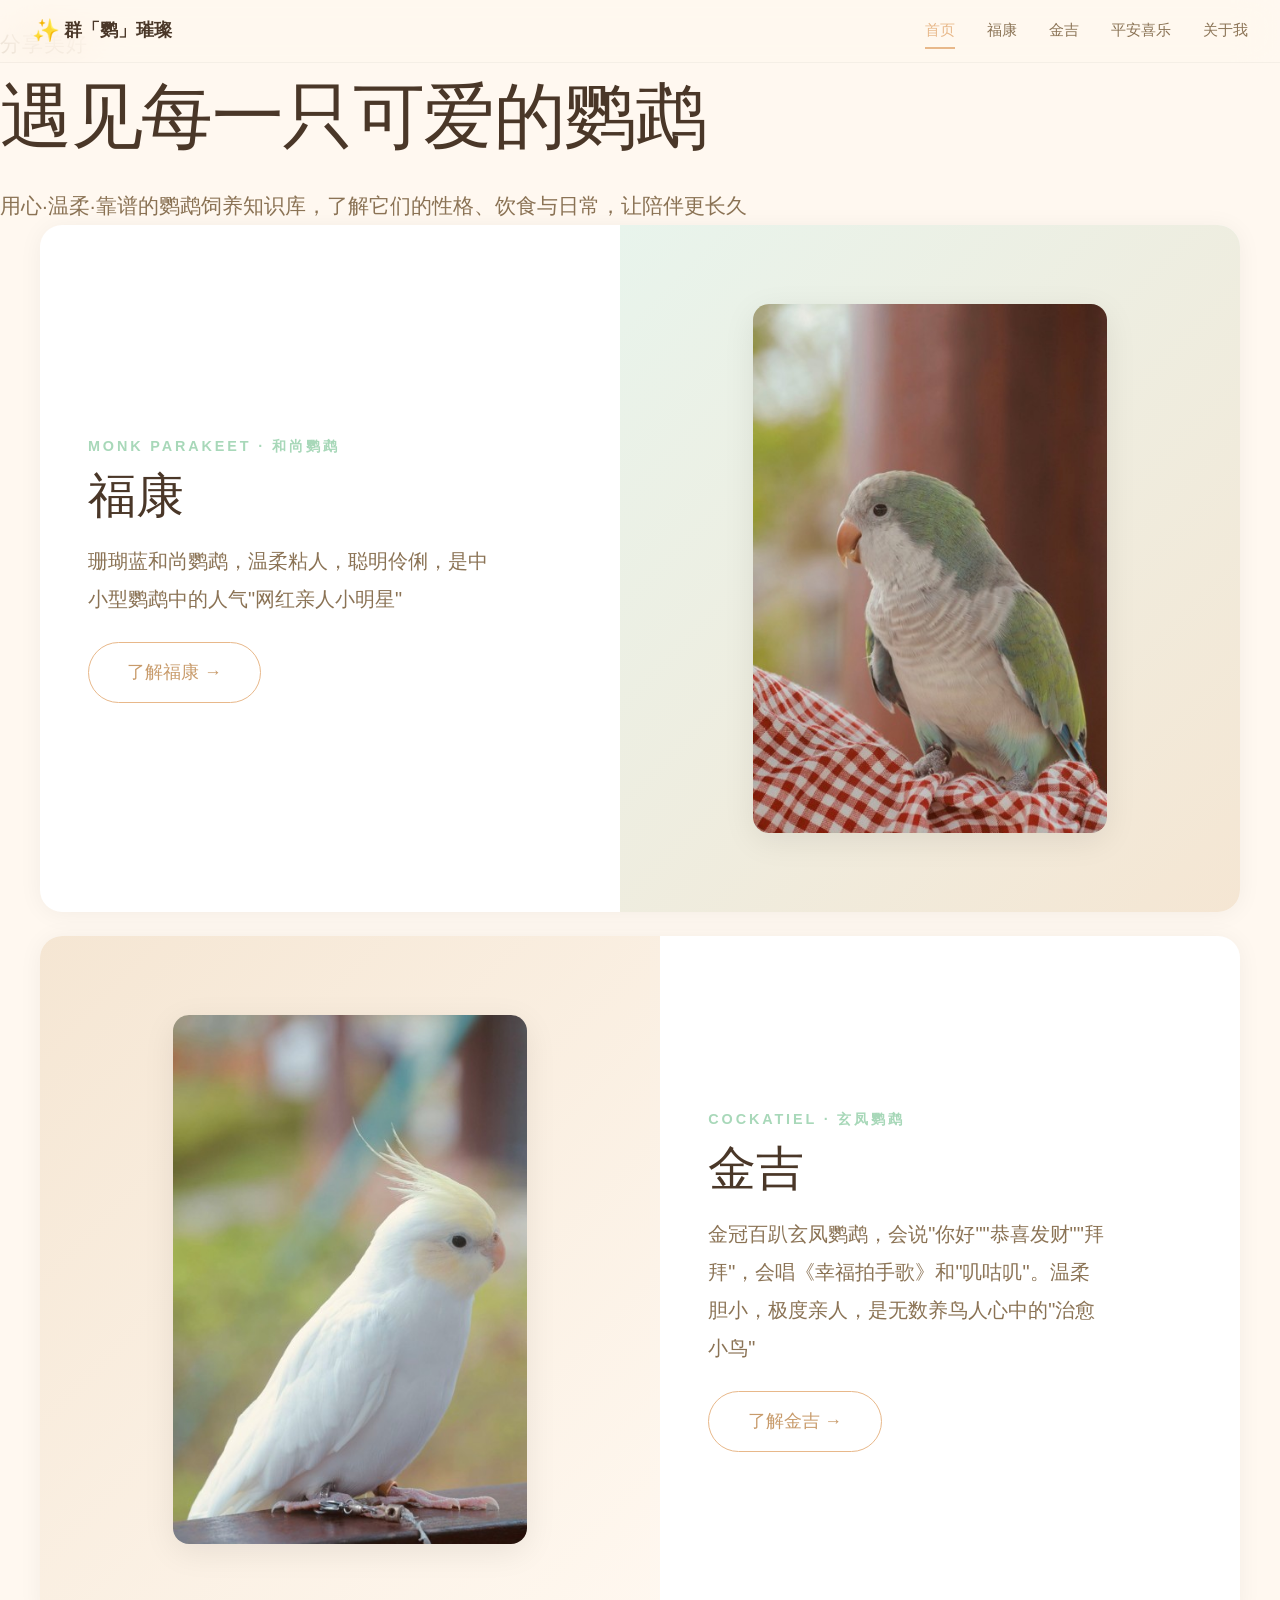
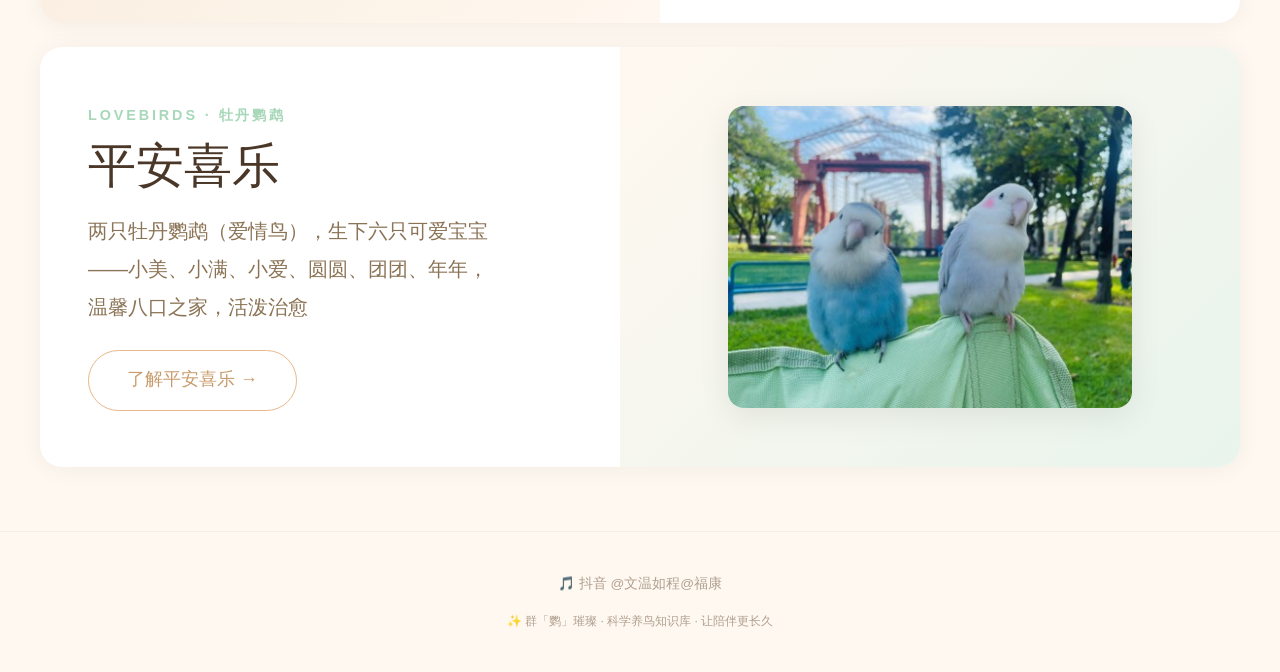
==== commit fef75d8b: "首页字体大幅放大 + 详情页信息卡片放大 + 正文缩小" ====
--- a/index.html
+++ b/index.html
@@ -7,7 +7,7 @@
   <meta name="description" content="群「鹦」璀璨 — 用心、温柔、靠谱的鹦鹉饲养知识库。了解福康、金吉、平安喜乐的性格、饮食与日常，让陪伴更长久。">
   <link rel="stylesheet" href="css/style.css">
 </head>
-<body>
+<body class="home-page">
 
   <!-- Navigation -->
   <nav class="nav">
--- a/css/style.css
+++ b/css/style.css
@@ -73,8 +73,8 @@
 
 body {
   font-family: var(--font-body);
-  font-size: 17px;
-  line-height: 1.65;
+  font-size: 19px;
+  line-height: 1.7;
   color: var(--text-primary);
   background-color: var(--bg-primary);
   overflow-x: hidden;
@@ -104,10 +104,10 @@
   color: var(--text-primary);
 }
 
-h1 { font-size: clamp(2.2rem, 5.5vw, 3.5rem); letter-spacing: -0.02em; }
-h2 { font-size: clamp(1.65rem, 3.8vw, 2.75rem); }
-h3 { font-size: clamp(1.25rem, 2.2vw, 1.65rem); }
-h4 { font-size: 1.2rem; }
+h1 { font-size: clamp(2.6rem, 6vw, 4rem); letter-spacing: -0.02em; }
+h2 { font-size: clamp(1.9rem, 4.2vw, 3rem); }
+h3 { font-size: clamp(1.4rem, 2.5vw, 1.8rem); }
+h4 { font-size: 1.3rem; }
 
 p {
   color: var(--text-secondary);
@@ -115,7 +115,7 @@
 }
 
 .section-label {
-  font-size: 0.625rem;
+  font-size: 0.75rem;
   text-transform: uppercase;
   letter-spacing: 0.2em;
   color: var(--mint-green);
@@ -167,7 +167,7 @@
 }
 
 .nav-links a {
-  font-size: 0.85rem;
+  font-size: 0.95rem;
   color: var(--text-secondary);
   padding: var(--space-xs) 0;
   border-bottom: 2px solid transparent;
@@ -251,18 +251,67 @@
   color: var(--warm-apricot);
 }
 
-/* --- Hero Section --- */
-.hero {
-  padding: 8rem var(--space-xl) 4rem;
-  text-align: center;
-  max-width: 640px;
-  margin: 0 auto;
-}
-
-.hero p {
-  font-size: 1rem;
+/* --- Homepage Large Typography --- */
+.home-page .hero {
+  max-width: 760px;
+}
+
+.home-page .hero-subtitle {
+  font-size: 1.15rem;
+  color: var(--warm-apricot);
+  margin-bottom: var(--space-sm);
+  letter-spacing: 0.05em;
+}
+
+.home-page .hero h1 {
+  font-size: clamp(2.8rem, 7vw, 4.5rem);
+}
+
+.home-page .hero p {
+  font-size: 1.3rem;
   color: var(--text-secondary);
   margin-top: var(--space-lg);
+  line-height: 1.9;
+}
+
+.home-page .parrot-card-info p {
+  font-size: 1.25rem;
+  max-width: 400px;
+  line-height: 1.9;
+}
+
+.home-page .section-label {
+  font-size: 0.9rem;
+}
+
+.home-page .btn {
+  font-size: 1.1rem;
+  padding: 0.9rem 2.4rem;
+}
+
+/* --- Detail Page Info Cards --- */
+.info-item .label {
+  font-size: 0.85rem;
+  text-transform: uppercase;
+  letter-spacing: 0.1em;
+  color: var(--text-muted);
+  margin-bottom: var(--space-xs);
+}
+
+.info-item .value {
+  font-size: 1.25rem;
+  font-weight: 500;
+  color: var(--text-primary);
+}
+
+/* --- Detail Page Content Text --- */
+.content-section p {
+  font-size: 0.95rem;
+}
+
+.content-section .info-grid + p,
+.content-section .care-tips + p {
+  font-size: 0.95rem;
 }
 
 /* --- Parrot Card --- */
@@ -302,8 +351,8 @@
 }
 
 .parrot-card-info p {
-  font-size: 0.9rem;
-  max-width: 300px;
+  font-size: 1.05rem;
+  max-width: 360px;
 }
 
 .parrot-card-image {
@@ -336,11 +385,11 @@
 /* --- Buttons --- */
 .btn {
   display: inline-block;
-  padding: 0.7rem 2rem;
+  padding: 0.8rem 2.2rem;
   border-radius: var(--radius-full);
   border: 1.5px solid var(--warm-apricot);
   color: #C89B6B;
-  font-size: 0.85rem;
+  font-size: 0.95rem;
   font-weight: 500;
   cursor: pointer;
   transition: all var(--duration-fast) var(--ease-out-expo);
@@ -452,25 +501,11 @@
   box-shadow: var(--shadow-card);
 }
 
-.info-item .label {
-  font-size: 0.7rem;
-  text-transform: uppercase;
-  letter-spacing: 0.1em;
-  color: var(--text-muted);
-  margin-bottom: var(--space-xs);
-}
-
-.info-item .value {
-  font-size: 1.1rem;
-  font-weight: 500;
-  color: var(--text-primary);
-}
-
 /* --- Photo Gallery --- */
 .gallery {
   display: grid;
-  grid-template-columns: repeat(auto-fill, minmax(250px, 1fr));
-  gap: var(--space-md);
+  grid-template-columns: repeat(auto-fill, minmax(320px, 1fr));
+  gap: var(--space-lg);
   margin-top: var(--space-md);
 }
 
@@ -509,6 +544,37 @@
 .gallery-item:hover::after {
   transform: translate(-50%, -50%) scale(1);
   opacity: 1;
+}
+
+/* Large standalone image (detail pages) */
+.detail-hero-img {
+  display: block;
+  margin: var(--space-xl) auto;
+  max-width: 100%;
+  width: 100%;
+  border-radius: var(--radius-lg);
+  box-shadow: var(--shadow-card);
+  cursor: pointer;
+  transition: transform var(--duration-slow) var(--ease-out-expo);
+}
+
+.detail-hero-img:hover {
+  transform: scale(1.02);
+}
+
+/* Standalone image wrapper for centered large photos */
+.detail-photo {
+  text-align: center;
+  margin: var(--space-xl) 0;
+}
+
+.detail-photo img {
+  max-width: 100%;
+  width: auto;
+  border-radius: var(--radius-lg);
+  box-shadow: var(--shadow-card);
+  cursor: pointer;
+  display: inline-block;
 }
 
 /* --- Video Cards --- */
@@ -897,6 +963,18 @@
     padding: 6rem var(--space-lg) 3rem;
   }
 
+  .home-page .hero h1 {
+    font-size: 2.2rem;
+  }
+
+  .home-page .hero p {
+    font-size: 1.15rem;
+  }
+
+  .home-page .parrot-card-info p {
+    font-size: 1.15rem;
+  }
+
   .parrot-card {
     flex-direction: column !important;
     min-height: auto;
@@ -976,6 +1054,18 @@
     font-size: 0.9rem;
   }
 
+  .home-page .hero h1 {
+    font-size: 2rem;
+  }
+
+  .home-page .hero p {
+    font-size: 1.1rem;
+  }
+
+  .home-page .parrot-card-info p {
+    font-size: 1.05rem;
+  }
+
   .parrot-card {
     margin: 0 var(--space-sm) var(--space-md);
     border-radius: var(--radius-md);
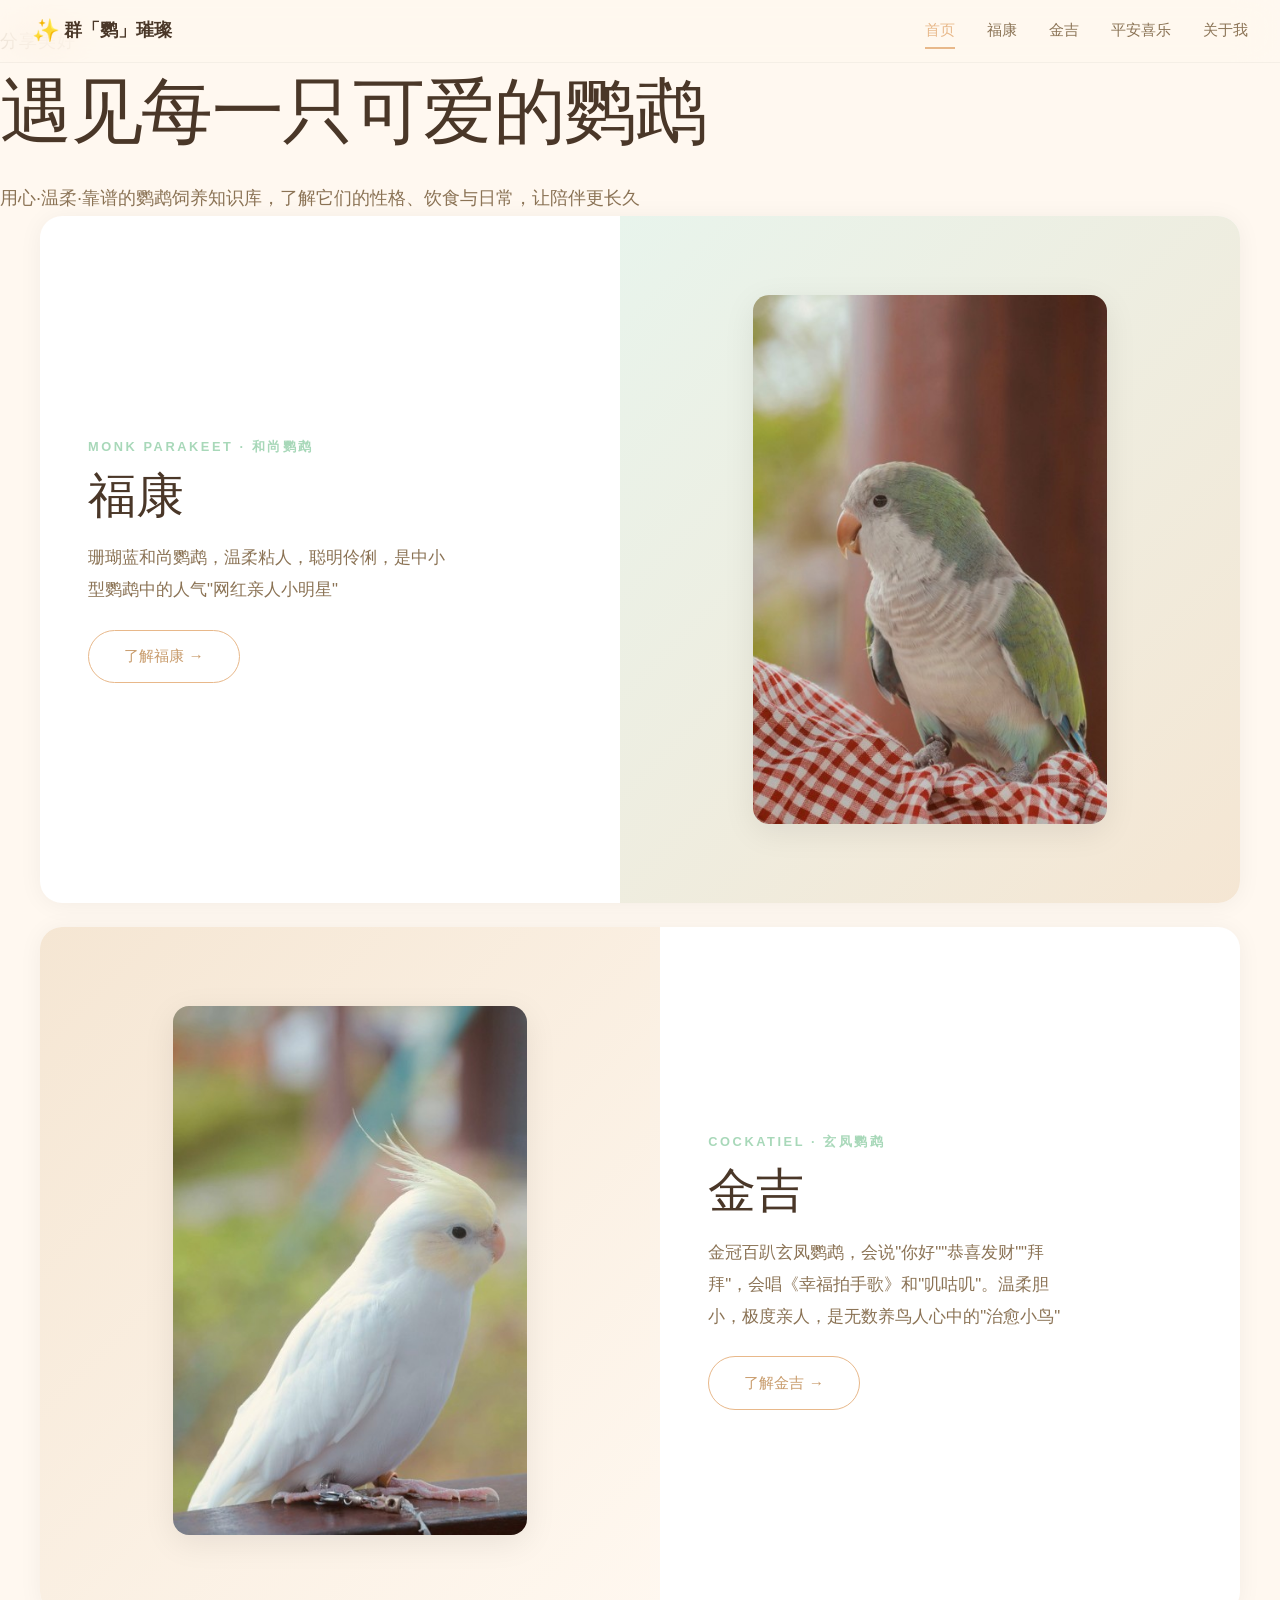
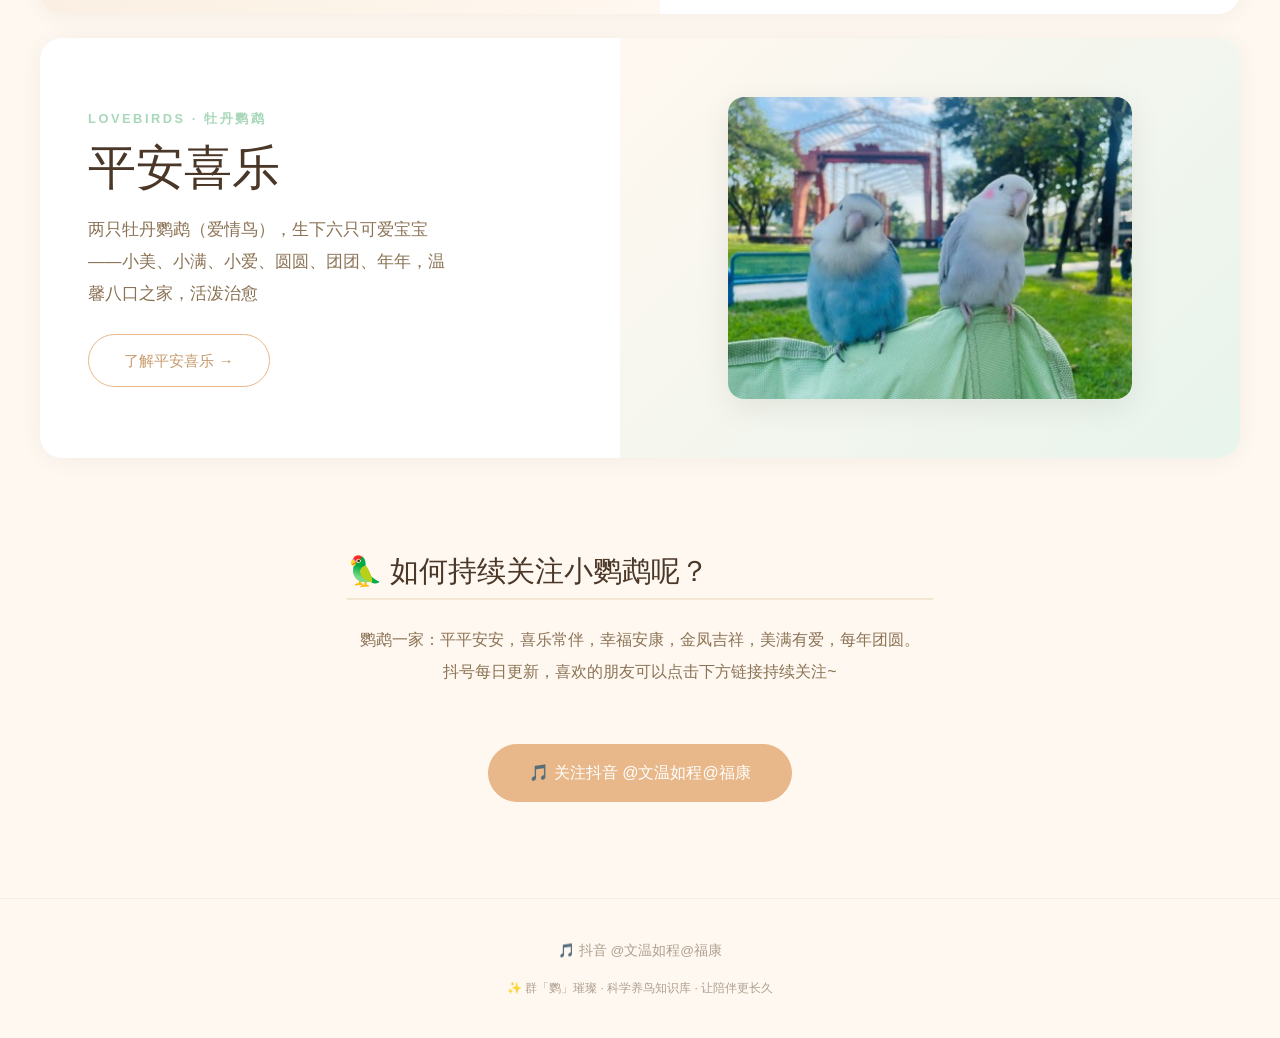
==== commit 1b87b749: "首页新增「如何持续关注小鹦鹉呢？」关注引导区" ====
--- a/index.html
+++ b/index.html
@@ -82,6 +82,16 @@
     </div>
   </section>
 
+  <!-- Follow Section -->
+  <section class="content-section fade-in" style="text-align: center; max-width: 650px; margin: var(--space-3xl) auto var(--space-xl);">
+    <h3>🦜 如何持续关注小鹦鹉呢？</h3>
+    <p style="font-size: 1rem; line-height: 2; margin: var(--space-lg) 0 var(--space-xl);">
+      鹦鹉一家：平平安安，喜乐常伴，幸福安康，金凤吉祥，美满有爱，每年团圆。<br>
+      抖号每日更新，喜欢的朋友可以点击下方链接持续关注~
+    </p>
+    <a href="https://www.douyin.com/user/MS4wLjABAAAAV8rXyBWf4rUyD3MKCl1wyQmlUfeX_6ObO_BlxV5pvEc" target="_blank" rel="noopener" class="btn btn-primary" style="font-size: 1rem; padding: 0.9rem 2.5rem;">🎵 关注抖音 @文温如程@福康</a>
+  </section>
+
   <!-- Footer -->
   <footer class="footer fade-in">
     <div class="footer-social">
--- a/css/style.css
+++ b/css/style.css
@@ -268,30 +268,30 @@
 }
 
 .home-page .hero p {
-  font-size: 1.3rem;
+  font-size: 1.15rem;
   color: var(--text-secondary);
   margin-top: var(--space-lg);
   line-height: 1.9;
 }
 
 .home-page .parrot-card-info p {
-  font-size: 1.25rem;
-  max-width: 400px;
+  font-size: 1.05rem;
+  max-width: 360px;
   line-height: 1.9;
 }
 
 .home-page .section-label {
-  font-size: 0.9rem;
+  font-size: 0.8rem;
 }
 
 .home-page .btn {
-  font-size: 1.1rem;
-  padding: 0.9rem 2.4rem;
+  font-size: 0.95rem;
+  padding: 0.8rem 2.2rem;
 }
 
 /* --- Detail Page Info Cards --- */
 .info-item .label {
-  font-size: 0.85rem;
+  font-size: 0.95rem;
   text-transform: uppercase;
   letter-spacing: 0.1em;
   color: var(--text-muted);
@@ -299,7 +299,7 @@
 }
 
 .info-item .value {
-  font-size: 1.25rem;
+  font-size: 0.95rem;
   font-weight: 500;
   color: var(--text-primary);
 }
@@ -972,7 +972,7 @@
   }
 
   .home-page .parrot-card-info p {
-    font-size: 1.15rem;
+    font-size: 1rem;
   }
 
   .parrot-card {
@@ -1063,7 +1063,7 @@
   }
 
   .home-page .parrot-card-info p {
-    font-size: 1.05rem;
+    font-size: 0.9rem;
   }
 
   .parrot-card {
